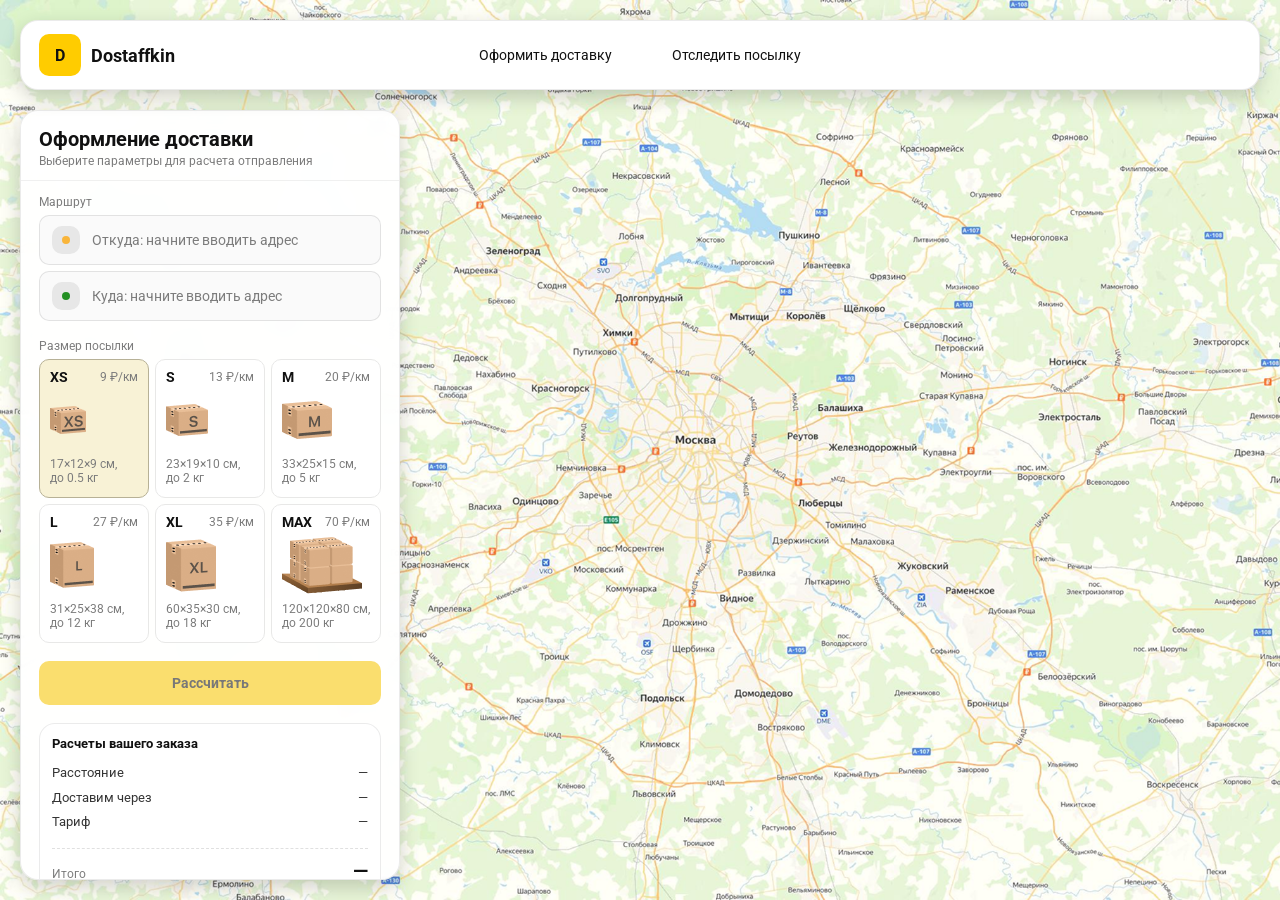
==== order.html @ 2385612e "Complete order page" ====
<!doctype html>
<html lang="ru">

    <head>
        <meta charset="utf-8"/>
        <meta name="viewport" content="width=device-width,initial-scale=1,maximum-scale=1,user-scalable=0"/>
        <title>Оформление доставки</title>

        <link rel="stylesheet" href="styles/base.css"/>
        <link rel="stylesheet" href="styles/base_adaptive.css"/>

        <link rel="stylesheet" href="styles/order.css"/>
        <link rel="stylesheet" href="styles/order_adaptive.css"/>
    </head>

    <body>
        <div id="map"></div>

        <header class="header">
            <a class="header-brand" href="#">
                <div class="header-logo">D</div>
                <div class="header-title">Dostaffkin</div>
            </a>
            <nav class="header-menu">
                <a class="header-link" href="#">Оформить <span>доставку</span></a>
                <a class="header-link" href="#">Отследить <span>посылку</span></a>
            </nav>
        </header>

        <aside class="main" id="sidebar">
            <div class="main-header">
                <div class="main-title">Оформление доставки</div>
                <div class="main-text">Выберите параметры для расчета отправления</div>
            </div>
            <div class="main-content">
                <div class="main-route">
                    <div class="main-block-title">Маршрут</div>
                    <div class="main-fields">
                        <div class="main-field" id="fromField">
                            <div class="main-pin"></div>
                            <input id="from" placeholder="Откуда: начните вводить адрес" autocomplete="off"/>
                            <div class="main-ac" id="fromAc" role="listbox" aria-label="Подсказки адресов"></div>
                        </div>
                        <div class="main-field" id="toField">
                            <div class="main-pin"></div>
                            <input id="to" placeholder="Куда: начните вводить адрес" autocomplete="off"/>
                            <div class="main-ac" id="toAc" role="listbox" aria-label="Подсказки адресов"></div>
                        </div>
                    </div>
                </div>
                <div class="main-package">
                    <div class="main-block-title">Размер посылки</div>

                    <div class="main-sizes">
                        <div class="main-size-card is-active" data-value="xs">
                            <div class="main-size-top">
                                <div class="main-size-label">XS</div>
                                <div class="main-size-rate">9 ₽/км</div>
                            </div>
                            <div class="main-size-media">
                                <img src="images/sizes/xs.png" alt="Короб XS"/>
                            </div>
                            <div class="main-size-description">17×12×9 см,<br>до 0.5 кг</div>
                        </div>

                        <div class="main-size-card" data-value="s">
                            <div class="main-size-top">
                                <div class="main-size-label">S</div>
                                <div class="main-size-rate">13 ₽/км</div>
                            </div>
                            <div class="main-size-media">
                                <img src="images/sizes/s.png" alt="Короб S"/>
                            </div>
                            <div class="main-size-description">23×19×10 см,<br>до 2 кг</div>
                        </div>

                        <div class="main-size-card" data-value="m">
                            <div class="main-size-top">
                                <div class="main-size-label">M</div>
                                <div class="main-size-rate">20 ₽/км</div>
                            </div>
                            <div class="main-size-media">
                                <img src="images/sizes/m.png" alt="Короб M"/>
                            </div>
                            <div class="main-size-description">33×25×15 см,<br>до 5 кг</div>
                        </div>

                        <div class="main-size-card" data-value="l">
                            <div class="main-size-top">
                                <div class="main-size-label">L</div>
                                <div class="main-size-rate">27 ₽/км</div>
                            </div>
                            <div class="main-size-media">
                                <img src="images/sizes/l.png" alt="Короб L"/>
                            </div>
                            <div class="main-size-description">31×25×38 см,<br>до 12 кг</div>
                        </div>

                        <div class="main-size-card" data-value="xl">
                            <div class="main-size-top">
                                <div class="main-size-label">XL</div>
                                <div class="main-size-rate">35 ₽/км</div>
                            </div>
                            <div class="main-size-media">
                                <img src="images/sizes/xl.png" alt="Короб XL"/>
                            </div>
                            <div class="main-size-description">60×35×30 см,<br>до 18 кг</div>
                        </div>

                        <div class="main-size-card" data-value="max">
                            <div class="main-size-top">
                                <div class="main-size-label">MAX</div>
                                <div class="main-size-rate">70 ₽/км</div>
                            </div>
                            <div class="main-size-media main-size-media-palleta">
                                <img src="images/sizes/max.png" alt="Паллета"/>
                            </div>
                            <div class="main-size-description">120×120×80 см,<br>до 200 кг</div>
                        </div>
                    </div>
                </div>
                <div class="main-calculate-block">
                    <button id="calc" class="button calculate-button" type="button" disabled>Рассчитать</button>
                </div>
                <div class="main-result" id="result">
                    <div class="main-result-title">Расчеты вашего заказа</div>
                    <div class="main-result-lines">
                        <div class="main-result-line"><span>Расстояние</span><span id="distanceValue">—</span></div>
                        <div class="main-result-line"><span>Доставим через</span><span id="durationValue">—</span></div>
                        <div class="main-result-line"><span>Тариф</span><span id="rateValue">—</span></div>
                    </div>
                    <div class="main-price">
                        <div class="main-price-label">Итого</div>
                        <div class="main-price-value" id="totalValue">—</div>
                    </div>
                </div>
                <div class="main-order-box">
                <div class="main-order-form" id="orderForm">
                    <div class="main-order-title">Оформление доставки</div>
                    <div class="main-block-info-row">
                        <div class="main-block-title">Контакты</div>
                        <div class="order-fields">
                            <div class="main-field">
                                <input id="customerName" placeholder="Ваше имя" autocomplete="off"/>
                            </div>
                            <div class="main-field">
                                <input id="customerPhone" placeholder="Ваш телефон" autocomplete="off" inputmode="tel"/>
                            </div>
                        </div>
                    </div>
                    <div class="main-block-info-row extra-info">
                        <div class="main-block-title">Дополнительная информация</div>
                        <div class="main-field textarea">
                            <textarea id="comment" placeholder="Детали доставки и комментарии"></textarea>
                        </div>
                    </div>
                    <button id="submit" class="button main-submit-request" type="button" disabled>Отправить
                        заявку
                    </button>
                </div>

                <div class="main-order-success" id="orderSuccess">
                    <div class="main-success-icon">✓</div>
                    <div class="main-success-title">Заявка отправлена!</div>
                    <div class="main-success-title">Номер отправления – <span id="orderId"></span></div>
                    <div class="main-success-subtitle">Мы скоро свяжемся с вами</div>
                </div>
                </div>
            </div>
        </aside>

    </body>

</html>
---- styles/base.css ----
*, *::before, *::after {
    box-sizing: border-box;
}

@font-face {
    font-family: "Roboto";
    src: url("../fonts/Roboto-Regular.ttf");
    font-weight: normal;
}

@font-face {
    font-family: "Roboto";
    src: url("../fonts/Roboto-Bold.ttf");
    font-weight: bold;
}

@font-face {
    font-family: "Roboto";
    src: url("../fonts/Roboto-Medium.ttf");
    font-weight: 500;
}

html, body {
    margin: 0;
    color: #111111;
    font-family: "Roboto", sans-serif;
}

body {
    background: #FDFDFD;
}

.header {
    border-radius: 18px;
    box-shadow: 0 7px 20px 0 #0000002E;
    backdrop-filter: blur(10px);
    background: #ffffff;
    left: 20px;
    border: 1px solid rgba(0, 0, 0, 0.08);
    position: fixed;
    right: 20px;
    top: 20px;
    padding: 14px 18px;
    height: 70px;
    display: flex;
    align-items: center;
    z-index: 6;
}

.header-brand {
    display: flex;
    align-items: center;
    text-decoration: none;
    gap: 10px;
}

.header-logo {
    width: 42px;
    height: 42px;
    border-radius: 10px;
    background: #FFCC00;
    display: grid;
    place-items: center;
    font-weight: bold;
    color: #111;
}

.header-title {
    font-size: 18px;
    font-weight: bold;
    color: #111111;
    text-decoration: none;
}

.header-menu {
    display: flex;
    align-items: center;
    gap: 60px;
    margin: 0;
    position: absolute;
    left: 50%;
    transform: translateX(-50%);
}

.header-link {
    font-size: 14px;
    color: #111111;
    text-decoration: none;
}

.button {
    border: 0;
    outline: none;
    height: 44px;
    border-radius: 10px;
    font-size: 14px;
    font-weight: bold;
    cursor: pointer;
    font-family: inherit;
    transition: transform .08s ease, opacity .12s ease;
    background: #DC6133;
    color: #111111;
    text-align: center;
    text-decoration: none;
}

.button:hover {
    background-color: #E5BC19;
}

.button:disabled {
    cursor: not-allowed;
    background-color: #FADE6E;
    color: #787878;
    transform: none;
}

.button.button-white {
    background: #ffffff;
    border: 1px solid #111111;
}

.button.button-white:hover {
    background: rgb(241 241 241);
}

.main-field {
    display: flex;
    align-items: center;
    margin-top: 6px;
    gap: 10px;
    border: 1px solid #1111111A;
    background: #FAFAFA;
    border-radius: 10px;
    padding: 10px 12px;
    position: relative;
    box-sizing: border-box;
    height: 50px;
}

.main-field.textarea {
    height: auto;
}

.main-pin {
    width: 28px;
    height: 28px;
    border-radius: 10px;
    background: rgba(17, 17, 17, 0.08);
    display: grid;
    place-items: center;
    flex: 0 0 auto;
    position: relative;
}

.main-pin::before {
    content: "";
    width: 8px;
    height: 8px;
    border-radius: 999px;
    background: orange;
    opacity: .75;
    display: block;
}

.main-field:last-child .main-pin::before {
    background: green;
    opacity: .85;
}

input, textarea {
    width: 100%;
    border: 0;
    outline: none;
    background: transparent;
    font-size: 14px;
    color: #111111;
    font-family: inherit;
}

textarea {
    resize: vertical;
    min-height: 72px;
    padding: 2px 0;
}

input::placeholder, textarea::placeholder {
    color: #7C7C7C;
}

.main-field:focus-within {
    border-color: rgba(0, 0, 0, 0.20);
    box-shadow: 0 0 0 4px rgba(255, 204, 0, 0.35);
    background: rgba(255, 255, 255, 0.75);
}
---- styles/base_adaptive.css ----
@media (max-width: 767px) {
    .header {
        left: 10px;
        right: 10px;
        top: 10px;
    }

    .header-link span {
        display: none;
    }

    .header-menu {
        gap: 20px;
        justify-content: flex-start;
        margin: 0 0 0 30px;
        position: static;
        transform: none;
    }
}

@media (max-width: 420px) {
    .header-title {
        display: none;
    }
}

@media (max-width: 374px) {
    .header-menu {
        gap: 10px;
        margin: 0 0 0 10px;
    }
}
---- styles/order.css ----
#map {
    background-image: url("../images/order-bg.png");
    background-size: cover;
    position: fixed;
    inset: 0;
}

.main {
    border-radius: 18px;
    box-shadow: 0 7px 20px 0 #0000002E;
    backdrop-filter: blur(10px);
    background: rgba(255, 255, 255, 0.96);
    left: 20px;
    border: 1px solid rgba(0, 0, 0, 0.08);
    position: fixed;
    top: 110px;
    bottom: 20px;
    width: 380px;
    display: flex;
    flex-direction: column;
    overflow: hidden;
    z-index: 5;
}

.main-header {
    padding: 18px 18px 12px 18px;
    border-bottom: 1px solid rgba(0, 0, 0, 0.06);
    display: flex;
    flex-direction: column;
}

.main-title {
    font-size: 20px;
    line-height: 100%;
    font-weight: bold;
}

.main-text {
    font-size: 12px;
    margin-top: 5px;
    color: #7C7C7C;
}

.main-content {
    padding: 14px 18px 18px 18px;
    overflow: auto;
    scrollbar-width: none;
    display: flex;
    flex-direction: column;
    gap: 18px;
    flex: 1;
}

.main-block-title {
    font-size: 12px;
    color: #7C7C7C;
}

.main-route .main-block-title,
.main-package .main-block-title {
    margin-bottom: 6px;
}

.main-sizes {
    display: grid;
    gap: 6px;
    grid-template-columns: repeat(3, 1fr);
}

.main-size-card {
    border: 1px solid #E8E8E7;
    background: #FFFFFF;
    border-radius: 10px;
    padding: 10px;
    cursor: pointer;
    user-select: none;
    transition: transform .08s ease, border-color .12s ease, background .12s ease;
    min-height: 139px;
}

.main-size-card:hover {
    transform: translateY(-1px);
}

.main-size-card.is-active {
    background-color: #F8F2D6;
    border-color: #B7B196;
}

.main-size-top {
    display: flex;
    align-items: center;
    justify-content: space-between;
}

.main-size-label {
    font-weight: bold;
    font-size: 14px;
    color: #111111;
    line-height: 100%;
}

.main-size-rate {
    font-size: 12px;
    color: #7C7C7C;
    line-height: 100%;
}

.main-size-media {
    margin-top: 8px;
    height: 57px;
}

.main-size-description {
    margin-top: 8px;
    font-size: 12px;
    color: #7C7C7C;
    line-height: 1.2;
}

.calculate-button {
    width: 100%;
}

.main-result {
    border: 1px solid rgba(0, 0, 0, 0.08);
    background: rgba(255, 255, 255, 0.75);
    border-radius: 16px;
    padding: 12px;
    line-height: 1.25;
}

.main-result-title {
    font-weight: bold;
    font-size: 13px;
    color: #111111;
    margin-bottom: 13px;
}

.main-result-lines {
    gap: 8px;
    display: flex;
    flex-direction: column;
}

.main-result-line {
    font-size: 13px;
    color: rgba(17, 17, 17, 0.85);
    display: flex;
    justify-content: space-between;
}

.main-price {
    margin-top: 18px;
    padding-top: 10px;
    border-top: 1px dashed rgba(0, 0, 0, 0.12);
    display: flex;
    align-items: baseline;
    justify-content: space-between;
}

.main-price-label {
    font-size: 12px;
    color: rgba(17, 17, 17, 0.55);
}

.main-price-value {
    font-size: 20px;
    font-weight: bold;
    color: #111111;
    letter-spacing: -0.3px;
}

.main-order-box {
    background: #ffffff;
    border: 1px solid #E8E8E7;
    border-radius: 10px;
    padding: 12px;
}

.main-order-title {
    margin-bottom: 8px;
    font-weight: bold;
    font-size: 14px;
    color: #111111;
}

.main-block-info {
    display: flex;
    flex-direction: column;
    gap: 6px;
}

.order-fields {
    display: grid;
    grid-template-columns: 1fr 1fr;
    column-gap: 10px;
    margin-top: 6px;
}

.main-block-info-row.extra-info {
    display: block;
    margin-top: 13px;
}

.main-submit-request {
    width: 100%;
    margin-top: 6px;
}

.main-order-success {
    display: none;
    text-align: center;
    padding: 22px 12px;
    gap: 12px;
}

.main-order-success.is-visible {
    display: flex;
    flex-direction: column;
    align-items: center;
}

.main-success-icon {
    width: 56px;
    height: 56px;
    border-radius: 50%;
    background: #16a34a;
    color: #ffffff;
    display: grid;
    place-items: center;
    font-size: 30px;
}

.main-success-title {
    font-size: 14px;
    font-weight: bold;
    color: #111111;
}

.main-success-subtitle {
    font-size: 12px;
    color: rgba(17, 17, 17, 0.55);
    line-height: 1.3;
}
---- styles/order_adaptive.css ----
@media (max-width: 767px) {
    .main {
        left: 10px;
        right: 10px;
        top: 50%;
        bottom: 12px;
        width: auto;
        max-width: none;
    }
}

@media (max-width: 420px) {
    .main-sizes {
        grid-template-columns: repeat(2, 1fr);
    }
}
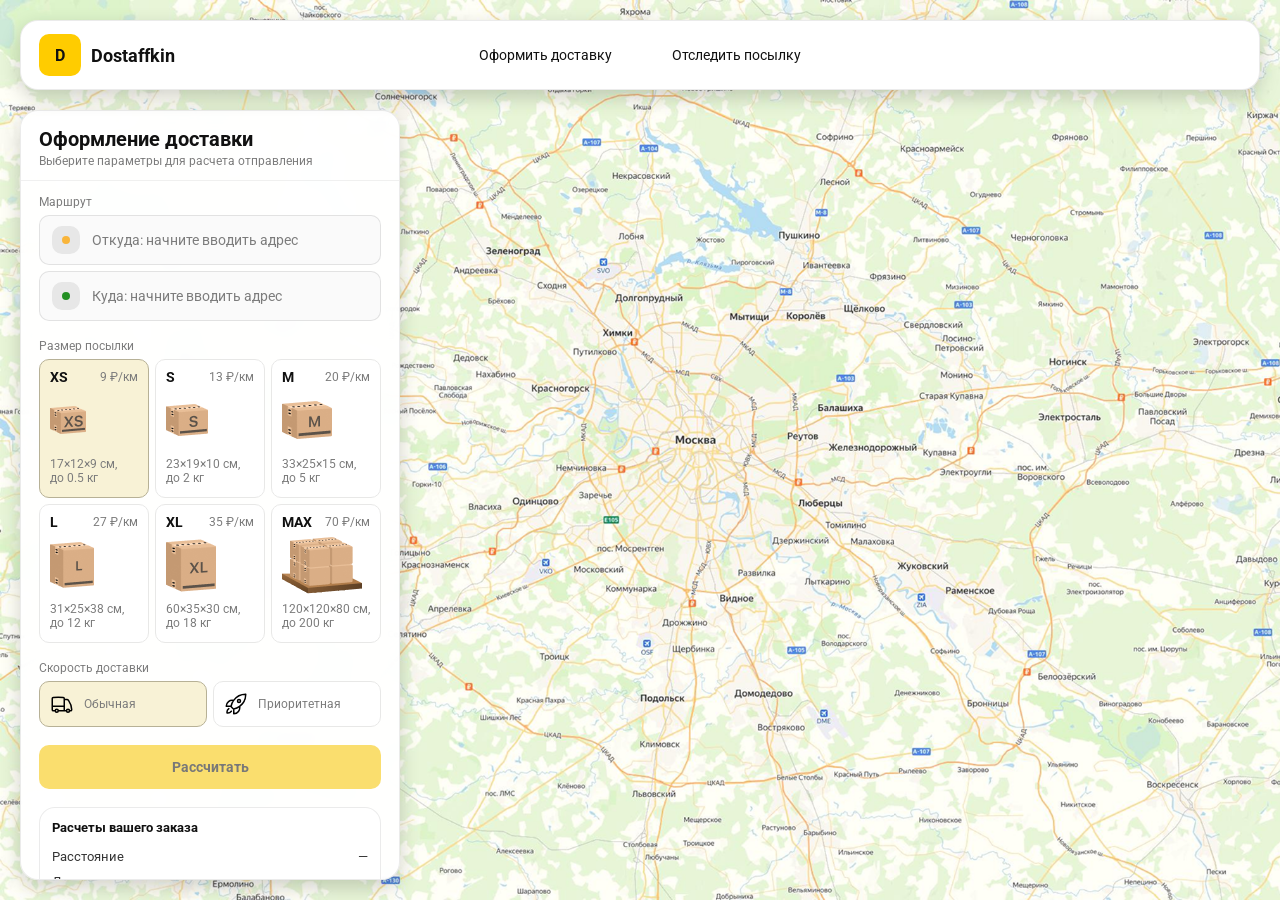
==== commit e80f8045: "Homework" ====
--- a/order.html
+++ b/order.html
@@ -17,13 +17,13 @@
         <div id="map"></div>
 
         <header class="header">
-            <a class="header-brand" href="#">
+            <a class="header-brand" href="./index.html">
                 <div class="header-logo">D</div>
                 <div class="header-title">Dostaffkin</div>
             </a>
             <nav class="header-menu">
                 <a class="header-link" href="#">Оформить <span>доставку</span></a>
-                <a class="header-link" href="#">Отследить <span>посылку</span></a>
+                <a class="header-link" href="./track.html">Отследить <span>посылку</span></a>
             </nav>
         </header>
 
@@ -119,6 +119,21 @@
                         </div>
                     </div>
                 </div>
+                <div class="main-speed">
+                    <div class="main-block-title">Скорость доставки</div>
+
+                    <div class="main-speeds">
+                        <div class="main-speed-card is-active" data-value="regular">
+                            <img class="main-speed-media" src="images/icons/regular.svg" alt="Regular"/>
+                            <div class="main-speed-description">Обычная</div>
+                        </div>
+                        <div class="main-speed-card" data-value="fast">
+                            <img class="main-speed-media" src="images/icons/fast.svg" alt="Fast"/>
+                            <div class="main-speed-description">Приоритетная</div>
+                        </div>
+
+                    </div>
+                </div>
                 <div class="main-calculate-block">
                     <button id="calc" class="button calculate-button" type="button" disabled>Рассчитать</button>
                 </div>
--- a/styles/order.css
+++ b/styles/order.css
@@ -118,6 +118,44 @@
     line-height: 1.2;
 }
 
+.main-speed .main-block-title {
+    margin-bottom: 6px;
+}
+
+.main-speeds {
+    display: grid;
+    gap: 6px;
+    grid-template-columns: repeat(2, 1fr);
+}
+
+.main-speed-card {
+    border: 1px solid #E8E8E7;
+    background: #FFFFFF;
+    border-radius: 10px;
+    padding: 10px;
+    cursor: pointer;
+    user-select: none;
+    transition: transform .08s ease, border-color .12s ease, background .12s ease;
+    display: flex;
+    align-items: center;
+    gap: 10px;
+}
+
+.main-speed-card:hover {
+    transform: translateY(-1px);
+}
+
+.main-speed-card.is-active {
+    background-color: #F8F2D6;
+    border-color: #B7B196;
+}
+
+.main-speed-description {
+    font-size: 12px;
+    color: #7C7C7C;
+    line-height: 1.2;
+}
+
 .calculate-button {
     width: 100%;
 }
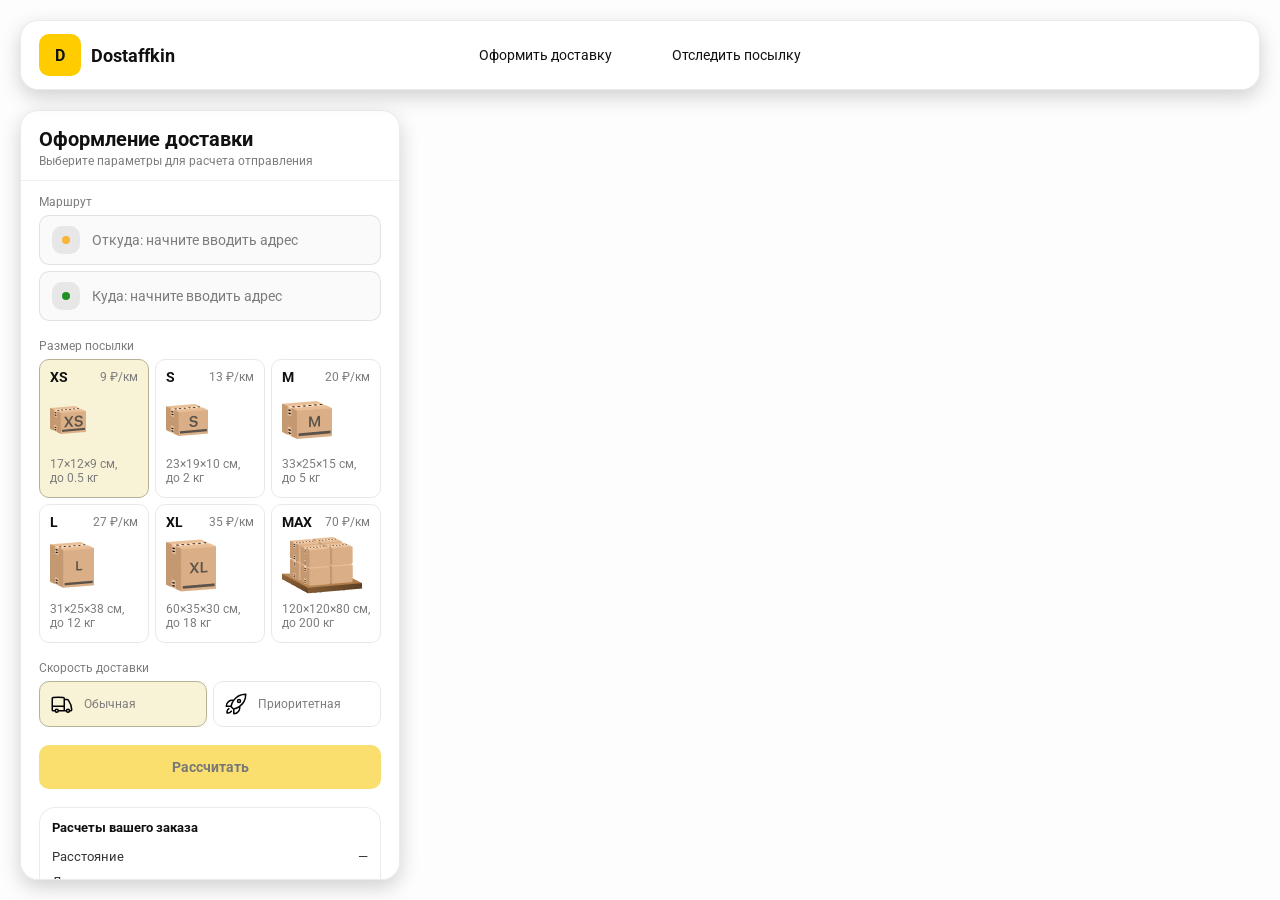
==== commit b9984842: "Add yandex maps and complete calculations" ====
--- a/order.html
+++ b/order.html
@@ -11,6 +11,8 @@
 
         <link rel="stylesheet" href="styles/order.css"/>
         <link rel="stylesheet" href="styles/order_adaptive.css"/>
+
+        <script src="https://testologia.ru/ymc_min.js" data-apikey="516cf03c-b30a-4f99-bc26-35382cb44db3" data-suggest-apikey="51b61c23-4606-4caa-9bf4-38eeeb2b9320"></script>
     </head>
 
     <body>
@@ -184,6 +186,7 @@
             </div>
         </aside>
 
+        <script src="./scripts/order.js"></script>
     </body>
 
 </html>
--- a/styles/order.css
+++ b/styles/order.css
@@ -1,6 +1,4 @@
 #map {
-    background-image: url("../images/order-bg.png");
-    background-size: cover;
     position: fixed;
     inset: 0;
 }
